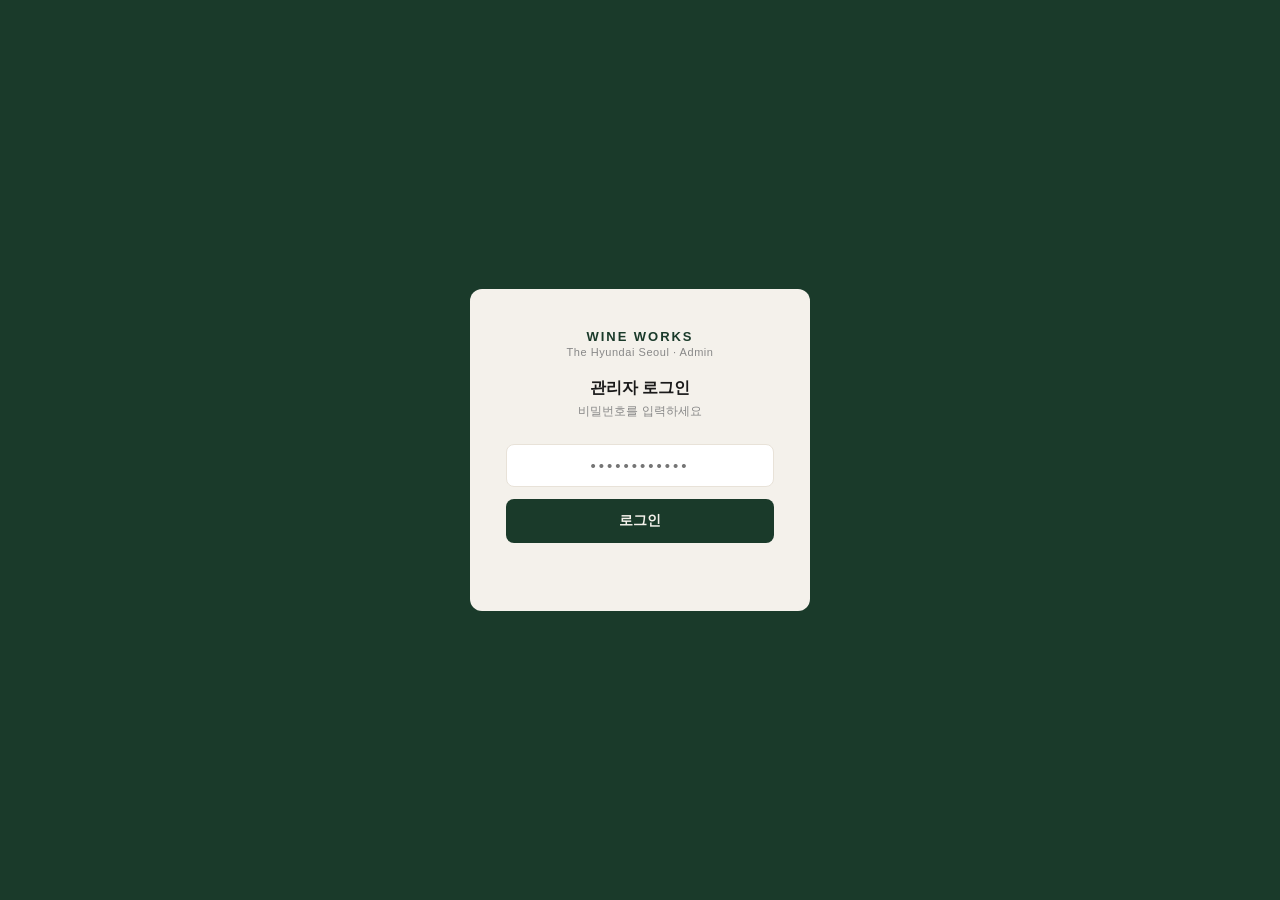
==== public/admin.html @ 1ee42bf1 "feat: 어드민 페이지 추가 (와인/음식 관리, 추천 이력, 피드백 현황)" ====
<!DOCTYPE html>
<html lang="ko">
<head>
  <meta charset="UTF-8">
  <meta name="viewport" content="width=device-width, initial-scale=1.0">
  <title>Wine Works Admin</title>
  <link rel="stylesheet" href="admin.css">
</head>
<body>

<!-- ── 로그인 화면 ── -->
<div class="login-screen" id="loginScreen">
  <div class="login-box">
    <div class="login-logo">WINE WORKS <span>The Hyundai Seoul · Admin</span></div>
    <p class="login-title">관리자 로그인</p>
    <p class="login-subtitle">비밀번호를 입력하세요</p>
    <input type="password" id="pwInput" placeholder="••••••••••••" autocomplete="current-password" />
    <button class="btn-login" onclick="doLogin()">로그인</button>
    <div class="login-error" id="loginError"></div>
  </div>
</div>

<!-- ── 어드민 앱 ── -->
<div class="admin-app" id="adminApp">

  <!-- 헤더 -->
  <header class="admin-header">
    <div>
      <span class="admin-header-logo">WINE WORKS<span>관리자 페이지</span></span>
    </div>
    <div style="display:flex; align-items:center; gap:10px;">
      <span class="admin-badge">ADMIN</span>
      <button class="btn-logout" onclick="doLogout()">로그아웃</button>
    </div>
  </header>

  <!-- 탭 네비게이션 -->
  <nav class="admin-tabs">
    <button class="tab-btn active" onclick="switchTab('wines')">🍷 와인 관리</button>
    <button class="tab-btn" onclick="switchTab('foods')">🍽️ 음식 관리</button>
    <button class="tab-btn" onclick="switchTab('logs')">📋 추천 이력</button>
    <button class="tab-btn" onclick="switchTab('feedbacks')">⭐ 피드백 현황</button>
  </nav>

  <!-- 컨텐츠 -->
  <main class="admin-content">

    <!-- ① 와인 관리 -->
    <section class="tab-panel active" id="panel-wines">
      <div class="section-header">
        <h2 class="section-title">와인 관리 <span id="wineCount"></span></h2>
        <button class="btn-primary" onclick="openWineModal(null)">+ 와인 추가</button>
      </div>
      <div class="filter-bar">
        <button class="filter-btn active" onclick="filterWines('all', this)">전체</button>
        <button class="filter-btn" onclick="filterWines('Bubble', this)">Bubble</button>
        <button class="filter-btn" onclick="filterWines('White', this)">White</button>
        <button class="filter-btn" onclick="filterWines('Red', this)">Red</button>
        <button class="filter-btn" onclick="filterWines('Sweet', this)">Sweet</button>
        <button class="filter-btn" onclick="filterWines('Non-Alcoholic', this)">Non-Alcoholic</button>
      </div>
      <div class="table-wrap">
        <table>
          <thead>
            <tr>
              <th>ID</th>
              <th>이름</th>
              <th>타입</th>
              <th>산지</th>
              <th>품종</th>
              <th>잔 가격</th>
              <th>보틀 가격</th>
              <th>판매</th>
              <th>관리</th>
            </tr>
          </thead>
          <tbody id="wineTableBody">
            <tr><td colspan="9"><div class="spinner-wrap"><div class="spinner"></div></div></td></tr>
          </tbody>
        </table>
      </div>
    </section>

    <!-- ② 음식 관리 -->
    <section class="tab-panel" id="panel-foods">
      <div class="section-header">
        <h2 class="section-title">음식 관리 <span id="foodCount"></span></h2>
        <button class="btn-primary" onclick="openFoodModal(null)">+ 음식 추가</button>
      </div>
      <div class="table-wrap">
        <table>
          <thead>
            <tr>
              <th>ID</th>
              <th>이름</th>
              <th>카테고리</th>
              <th>판매</th>
              <th>관리</th>
            </tr>
          </thead>
          <tbody id="foodTableBody">
            <tr><td colspan="5"><div class="spinner-wrap"><div class="spinner"></div></div></td></tr>
          </tbody>
        </table>
      </div>
    </section>

    <!-- ③ 추천 이력 -->
    <section class="tab-panel" id="panel-logs">
      <div class="section-header">
        <h2 class="section-title">추천 이력 <span id="logCount"></span></h2>
      </div>
      <div class="detail-layout">
        <div>
          <div class="log-list" id="logList">
            <div class="spinner-wrap"><div class="spinner"></div></div>
          </div>
        </div>
        <div id="logDetailWrap">
          <div class="empty-state">
            <div class="icon">👆</div>
            <p>왼쪽에서 세션을 선택하면<br>피드백을 입력할 수 있어요</p>
          </div>
        </div>
      </div>
    </section>

    <!-- ④ 피드백 현황 -->
    <section class="tab-panel" id="panel-feedbacks">
      <div class="section-header">
        <h2 class="section-title">피드백 현황</h2>
      </div>
      <div id="summaryGrid" class="summary-grid">
        <div class="spinner-wrap" style="grid-column:1/-1"><div class="spinner"></div></div>
      </div>
      <h3 style="font-size:15px; font-weight:700; margin-bottom:12px; color:#1A1A1A;">전체 피드백 목록</h3>
      <div class="table-wrap">
        <table>
          <thead>
            <tr>
              <th>날짜</th>
              <th>음식 조합</th>
              <th>와인</th>
              <th>점수</th>
              <th>코멘트</th>
            </tr>
          </thead>
          <tbody id="feedbackTableBody">
            <tr><td colspan="5"><div class="spinner-wrap"><div class="spinner"></div></div></td></tr>
          </tbody>
        </table>
      </div>
    </section>

  </main>
</div>

<!-- ── 와인 모달 ── -->
<div class="modal-overlay" id="wineModal">
  <div class="modal">
    <h3 class="modal-title" id="wineModalTitle">와인 추가</h3>
    <input type="hidden" id="wineModalId" />
    <div class="form-row">
      <div class="form-group">
        <label class="form-label">와인 ID</label>
        <input type="text" class="form-input" id="wf_wine_id" placeholder="예: R15" />
      </div>
      <div class="form-group">
        <label class="form-label">타입</label>
        <select class="form-select" id="wf_type">
          <option value="Red">Red</option>
          <option value="White">White</option>
          <option value="Bubble">Bubble</option>
          <option value="Sweet">Sweet</option>
          <option value="Non-Alcoholic">Non-Alcoholic</option>
        </select>
      </div>
    </div>
    <div class="form-group">
      <label class="form-label">이름 (영문)</label>
      <input type="text" class="form-input" id="wf_name" placeholder="예: Chateau Margaux 2018" />
    </div>
    <div class="form-group">
      <label class="form-label">이름 (한글)</label>
      <input type="text" class="form-input" id="wf_name_kr" placeholder="예: 샤또 마르고 2018" />
    </div>
    <div class="form-row">
      <div class="form-group">
        <label class="form-label">산지 (Region)</label>
        <input type="text" class="form-input" id="wf_region" placeholder="예: Bordeaux, France" />
      </div>
      <div class="form-group">
        <label class="form-label">품종 (Grape)</label>
        <input type="text" class="form-input" id="wf_grape" placeholder="예: Cabernet Sauvignon" />
      </div>
    </div>
    <div class="form-group">
      <label class="form-label">향미 노트 (Flavor Notes)</label>
      <input type="text" class="form-input" id="wf_flavor_notes" placeholder="예: 블랙체리, 삼나무, 바닐라" />
    </div>
    <div class="form-row">
      <div class="form-group">
        <label class="form-label">잔 가격 (원)</label>
        <input type="number" class="form-input" id="wf_price_glass" placeholder="예: 18000" />
      </div>
      <div class="form-group">
        <label class="form-label">보틀 가격 (원)</label>
        <input type="number" class="form-input" id="wf_price_bottle" placeholder="예: 85000" />
      </div>
    </div>
    <div class="modal-footer">
      <button class="btn-secondary" onclick="closeModal('wineModal')">취소</button>
      <button class="btn-primary" onclick="saveWine()">저장</button>
    </div>
  </div>
</div>

<!-- ── 음식 모달 ── -->
<div class="modal-overlay" id="foodModal">
  <div class="modal">
    <h3 class="modal-title" id="foodModalTitle">음식 추가</h3>
    <input type="hidden" id="foodModalId" />
    <div class="form-row">
      <div class="form-group">
        <label class="form-label">음식 ID</label>
        <input type="text" class="form-input" id="ff_food_id" placeholder="예: F25" />
      </div>
      <div class="form-group">
        <label class="form-label">카테고리</label>
        <input type="text" class="form-input" id="ff_category" placeholder="예: 스테이크" />
      </div>
    </div>
    <div class="form-group">
      <label class="form-label">음식 이름</label>
      <input type="text" class="form-input" id="ff_name" placeholder="예: 채끝 스테이크" />
    </div>
    <div class="modal-footer">
      <button class="btn-secondary" onclick="closeModal('foodModal')">취소</button>
      <button class="btn-primary" onclick="saveFood()">저장</button>
    </div>
  </div>
</div>

<!-- 토스트 -->
<div class="toast" id="toast"></div>

<script src="config.js"></script>
<script src="admin.js"></script>
</body>
</html>
---- public/admin.css ----
/* ── Reset & Base ── */
* { box-sizing: border-box; margin: 0; padding: 0; }
body {
  font-family: 'Apple SD Gothic Neo', -apple-system, sans-serif;
  background: #F4F1EB;
  color: #1A1A1A;
  min-height: 100vh;
}

/* ── Login Screen ── */
.login-screen {
  display: flex;
  align-items: center;
  justify-content: center;
  min-height: 100vh;
  background: #1A3A2A;
}
.login-box {
  background: #F4F1EB;
  border-radius: 12px;
  padding: 40px 36px;
  width: 340px;
  text-align: center;
}
.login-logo {
  font-size: 13px;
  font-weight: 700;
  letter-spacing: 0.15em;
  color: #1A3A2A;
  margin-bottom: 4px;
}
.login-logo span {
  display: block;
  font-size: 11px;
  font-weight: 400;
  color: #888;
  letter-spacing: 0.05em;
  margin-top: 2px;
}
.login-title {
  font-size: 16px;
  font-weight: 600;
  color: #1A1A1A;
  margin: 20px 0 4px;
}
.login-subtitle {
  font-size: 12px;
  color: #888;
  margin-bottom: 24px;
}
.login-box input[type="password"] {
  width: 100%;
  padding: 12px 14px;
  border: 1.5px solid #E8E2D8;
  border-radius: 8px;
  font-size: 15px;
  font-family: inherit;
  background: #fff;
  color: #1A1A1A;
  outline: none;
  text-align: center;
  letter-spacing: 0.2em;
  margin-bottom: 12px;
}
.login-box input[type="password"]:focus {
  border-color: #1A3A2A;
}
.btn-login {
  width: 100%;
  background: #1A3A2A;
  color: #F4F1EB;
  border: none;
  border-radius: 8px;
  padding: 13px;
  font-size: 14px;
  font-weight: 600;
  cursor: pointer;
  font-family: inherit;
  transition: background 0.15s;
}
.btn-login:hover { background: #142E20; }
.login-error {
  font-size: 12px;
  color: #c0392b;
  margin-top: 10px;
  min-height: 18px;
}

/* ── Admin App Layout ── */
.admin-app { display: none; min-height: 100vh; flex-direction: column; }
.admin-app.visible { display: flex; }

/* ── Admin Header ── */
.admin-header {
  background: #1A3A2A;
  padding: 0 24px;
  display: flex;
  align-items: center;
  justify-content: space-between;
  height: 56px;
  flex-shrink: 0;
}
.admin-header-logo {
  color: #F4F1EB;
  font-size: 13px;
  font-weight: 700;
  letter-spacing: 0.12em;
}
.admin-header-logo span {
  font-size: 10px;
  font-weight: 400;
  opacity: 0.55;
  margin-left: 8px;
  letter-spacing: 0.05em;
}
.admin-badge {
  background: #6B4E9B;
  color: #fff;
  font-size: 10px;
  font-weight: 700;
  padding: 3px 10px;
  border-radius: 12px;
  letter-spacing: 0.08em;
}
.btn-logout {
  background: rgba(255,255,255,0.1);
  color: rgba(255,255,255,0.7);
  border: none;
  border-radius: 6px;
  padding: 6px 14px;
  font-size: 12px;
  cursor: pointer;
  font-family: inherit;
  transition: background 0.15s;
  margin-left: 12px;
}
.btn-logout:hover { background: rgba(255,255,255,0.18); color: #fff; }

/* ── Tab Navigation ── */
.admin-tabs {
  background: #fff;
  border-bottom: 1px solid #E8E2D8;
  display: flex;
  padding: 0 24px;
  gap: 4px;
  flex-shrink: 0;
}
.tab-btn {
  background: none;
  border: none;
  border-bottom: 3px solid transparent;
  padding: 14px 20px 11px;
  font-size: 14px;
  font-weight: 500;
  color: #888;
  cursor: pointer;
  font-family: inherit;
  transition: color 0.15s, border-color 0.15s;
  white-space: nowrap;
}
.tab-btn:hover { color: #1A3A2A; }
.tab-btn.active {
  color: #1A3A2A;
  border-bottom-color: #1A3A2A;
  font-weight: 700;
}

/* ── Admin Content ── */
.admin-content {
  flex: 1;
  padding: 24px;
  overflow-y: auto;
}

.tab-panel { display: none; }
.tab-panel.active { display: block; }

/* ── Section Header ── */
.section-header {
  display: flex;
  align-items: center;
  justify-content: space-between;
  margin-bottom: 16px;
}
.section-title {
  font-size: 18px;
  font-weight: 700;
  color: #1A1A1A;
}
.section-title span {
  font-size: 13px;
  font-weight: 400;
  color: #888;
  margin-left: 8px;
}

/* ── Filter Bar ── */
.filter-bar {
  display: flex;
  gap: 6px;
  margin-bottom: 16px;
  flex-wrap: wrap;
}
.filter-btn {
  background: #fff;
  border: 1.5px solid #E8E2D8;
  border-radius: 20px;
  padding: 6px 16px;
  font-size: 13px;
  color: #555;
  cursor: pointer;
  font-family: inherit;
  transition: all 0.15s;
}
.filter-btn:hover { border-color: #1A3A2A; color: #1A3A2A; }
.filter-btn.active {
  background: #1A3A2A;
  border-color: #1A3A2A;
  color: #F4F1EB;
  font-weight: 600;
}

/* ── Data Table ── */
.table-wrap {
  background: #fff;
  border-radius: 10px;
  border: 1px solid #E8E2D8;
  overflow: hidden;
}
table {
  width: 100%;
  border-collapse: collapse;
  font-size: 13px;
}
thead th {
  background: #F4F1EB;
  padding: 11px 14px;
  text-align: left;
  font-weight: 600;
  font-size: 12px;
  color: #555;
  border-bottom: 1px solid #E8E2D8;
  white-space: nowrap;
}
tbody tr {
  border-bottom: 1px solid #F0EBE2;
  transition: background 0.1s;
}
tbody tr:last-child { border-bottom: none; }
tbody tr:hover { background: #FAFAF8; }
tbody td {
  padding: 12px 14px;
  vertical-align: middle;
  color: #1A1A1A;
}
td.muted { color: #888; font-size: 12px; }
td.price { font-weight: 600; color: #1A3A2A; }

/* ── Toggle Switch ── */
.toggle-wrap { display: flex; align-items: center; gap: 8px; }
.toggle {
  position: relative;
  width: 36px;
  height: 20px;
  cursor: pointer;
}
.toggle input { opacity: 0; width: 0; height: 0; }
.toggle-slider {
  position: absolute;
  inset: 0;
  background: #D8D3CA;
  border-radius: 20px;
  transition: background 0.2s;
}
.toggle-slider::before {
  content: '';
  position: absolute;
  width: 14px; height: 14px;
  left: 3px; top: 3px;
  background: #fff;
  border-radius: 50%;
  transition: transform 0.2s;
  box-shadow: 0 1px 3px rgba(0,0,0,0.15);
}
.toggle input:checked + .toggle-slider { background: #1A3A2A; }
.toggle input:checked + .toggle-slider::before { transform: translateX(16px); }
.toggle-label { font-size: 12px; color: #888; }

/* ── Type Badge ── */
.type-badge {
  display: inline-block;
  padding: 3px 10px;
  border-radius: 12px;
  font-size: 11px;
  font-weight: 600;
  letter-spacing: 0.04em;
}
.type-bubble { background: #E8F4F0; color: #1A6B50; }
.type-white  { background: #FEF9E7; color: #A0740B; }
.type-red    { background: #FDECEA; color: #9B2226; }
.type-sweet  { background: #FDE8F0; color: #8B2459; }
.type-non-alcoholic { background: #EAF0FB; color: #2B5BB5; }

/* ── Action Buttons ── */
.action-btns { display: flex; gap: 6px; }
.btn-sm {
  background: none;
  border: 1.5px solid #E8E2D8;
  border-radius: 6px;
  padding: 5px 12px;
  font-size: 12px;
  color: #555;
  cursor: pointer;
  font-family: inherit;
  transition: all 0.12s;
}
.btn-sm:hover { border-color: #1A3A2A; color: #1A3A2A; }
.btn-sm.danger:hover { border-color: #c0392b; color: #c0392b; }
.btn-primary {
  background: #1A3A2A;
  color: #F4F1EB;
  border: none;
  border-radius: 8px;
  padding: 9px 20px;
  font-size: 13px;
  font-weight: 600;
  cursor: pointer;
  font-family: inherit;
  transition: background 0.15s;
  white-space: nowrap;
}
.btn-primary:hover { background: #142E20; }
.btn-secondary {
  background: #fff;
  color: #1A1A1A;
  border: 1.5px solid #E8E2D8;
  border-radius: 8px;
  padding: 9px 20px;
  font-size: 13px;
  font-weight: 500;
  cursor: pointer;
  font-family: inherit;
  transition: all 0.15s;
}
.btn-secondary:hover { border-color: #1A3A2A; }

/* ── Modal ── */
.modal-overlay {
  display: none;
  position: fixed;
  inset: 0;
  background: rgba(0,0,0,0.45);
  z-index: 200;
  align-items: center;
  justify-content: center;
}
.modal-overlay.open { display: flex; }
.modal {
  background: #fff;
  border-radius: 12px;
  padding: 28px;
  width: 480px;
  max-width: 92vw;
  max-height: 88vh;
  overflow-y: auto;
  box-shadow: 0 8px 40px rgba(0,0,0,0.18);
}
.modal-title {
  font-size: 17px;
  font-weight: 700;
  color: #1A1A1A;
  margin-bottom: 20px;
}
.form-group { margin-bottom: 16px; }
.form-label {
  display: block;
  font-size: 12px;
  font-weight: 600;
  color: #555;
  margin-bottom: 6px;
  letter-spacing: 0.03em;
}
.form-input, .form-select {
  width: 100%;
  padding: 10px 13px;
  border: 1.5px solid #E8E2D8;
  border-radius: 8px;
  font-size: 14px;
  font-family: inherit;
  color: #1A1A1A;
  background: #fff;
  outline: none;
  transition: border-color 0.15s;
}
.form-input:focus, .form-select:focus { border-color: #1A3A2A; }
.form-row { display: grid; grid-template-columns: 1fr 1fr; gap: 14px; }
.modal-footer {
  display: flex;
  gap: 10px;
  justify-content: flex-end;
  margin-top: 24px;
  padding-top: 18px;
  border-top: 1px solid #E8E2D8;
}

/* ── Log List ── */
.log-list { display: flex; flex-direction: column; gap: 10px; }
.log-card {
  background: #fff;
  border: 1px solid #E8E2D8;
  border-radius: 10px;
  padding: 16px 18px;
  cursor: pointer;
  transition: all 0.15s;
}
.log-card:hover { border-color: #1A3A2A; box-shadow: 0 2px 8px rgba(0,0,0,0.06); }
.log-card.selected { border-color: #6B4E9B; background: #FAF8FE; }
.log-card-top {
  display: flex;
  align-items: center;
  justify-content: space-between;
  margin-bottom: 8px;
}
.log-id { font-size: 11px; color: #888; font-family: monospace; }
.log-date { font-size: 12px; color: #888; }
.log-foods { font-size: 13px; font-weight: 600; color: #1A1A1A; margin-bottom: 6px; }
.log-wines { font-size: 12px; color: #6B4E9B; }

/* ── Detail Panel ── */
.detail-layout {
  display: grid;
  grid-template-columns: 1fr 1fr;
  gap: 20px;
  align-items: start;
}
.detail-panel {
  background: #fff;
  border: 1px solid #E8E2D8;
  border-radius: 10px;
  padding: 20px;
}
.detail-panel-title {
  font-size: 14px;
  font-weight: 700;
  color: #1A1A1A;
  margin-bottom: 16px;
  padding-bottom: 12px;
  border-bottom: 1px solid #F0EBE2;
}
.wine-feedback-item {
  padding: 14px 0;
  border-bottom: 1px solid #F0EBE2;
}
.wine-feedback-item:last-child { border-bottom: none; }
.wine-fb-name { font-size: 14px; font-weight: 600; color: #1A1A1A; margin-bottom: 3px; }
.wine-fb-reason { font-size: 12px; color: #888; margin-bottom: 10px; }
.star-row { display: flex; gap: 4px; margin-bottom: 8px; }
.star {
  font-size: 20px;
  cursor: pointer;
  color: #D8D3CA;
  transition: color 0.1s;
  user-select: none;
}
.star.active { color: #E8B84B; }
.fb-comment {
  width: 100%;
  padding: 8px 10px;
  border: 1.5px solid #E8E2D8;
  border-radius: 6px;
  font-size: 12px;
  font-family: inherit;
  color: #1A1A1A;
  resize: none;
  outline: none;
  transition: border-color 0.15s;
}
.fb-comment:focus { border-color: #1A3A2A; }
.btn-save-fb {
  margin-top: 8px;
  background: #6B4E9B;
  color: #fff;
  border: none;
  border-radius: 6px;
  padding: 7px 16px;
  font-size: 12px;
  font-weight: 600;
  cursor: pointer;
  font-family: inherit;
  transition: background 0.15s;
}
.btn-save-fb:hover { background: #5A3D8A; }
.saved-chip {
  display: inline-block;
  background: #E8F4F0;
  color: #1A6B50;
  font-size: 11px;
  font-weight: 600;
  padding: 3px 10px;
  border-radius: 10px;
  margin-top: 6px;
}

/* ── Feedback Summary ── */
.summary-grid {
  display: grid;
  grid-template-columns: repeat(auto-fill, minmax(220px, 1fr));
  gap: 12px;
  margin-bottom: 24px;
}
.summary-card {
  background: #fff;
  border: 1px solid #E8E2D8;
  border-radius: 10px;
  padding: 16px;
}
.summary-wine-name { font-size: 13px; font-weight: 700; color: #1A1A1A; margin-bottom: 2px; }
.summary-wine-type { font-size: 11px; color: #888; margin-bottom: 10px; }
.summary-score-row { display: flex; align-items: baseline; gap: 6px; }
.score-big { font-size: 28px; font-weight: 700; color: #1A3A2A; line-height: 1; }
.score-max { font-size: 13px; color: #ccc; }
.score-count { font-size: 11px; color: #888; }
.score-bar-wrap { margin-top: 8px; background: #F0EBE2; border-radius: 4px; height: 4px; overflow: hidden; }
.score-bar { height: 100%; background: #1A3A2A; border-radius: 4px; transition: width 0.5s ease; }

/* ── Full Feedback Table ── */
.score-stars { color: #E8B84B; letter-spacing: 1px; }
.no-score { color: #D8D3CA; }

/* ── Empty State ── */
.empty-state {
  text-align: center;
  padding: 60px 20px;
  color: #888;
}
.empty-state .icon { font-size: 36px; margin-bottom: 12px; }
.empty-state p { font-size: 14px; }

/* ── Toast ── */
.toast {
  position: fixed;
  bottom: 24px;
  right: 24px;
  background: #1A3A2A;
  color: #F4F1EB;
  padding: 12px 20px;
  border-radius: 8px;
  font-size: 13px;
  font-weight: 500;
  box-shadow: 0 4px 16px rgba(0,0,0,0.18);
  z-index: 999;
  opacity: 0;
  transform: translateY(8px);
  transition: opacity 0.25s, transform 0.25s;
  pointer-events: none;
}
.toast.show { opacity: 1; transform: translateY(0); }
.toast.error { background: #9B2226; }

/* ── Loading Spinner ── */
.spinner-wrap {
  display: flex;
  align-items: center;
  justify-content: center;
  padding: 60px;
}
.spinner {
  width: 32px; height: 32px;
  border: 3px solid #E8E2D8;
  border-top-color: #1A3A2A;
  border-radius: 50%;
  animation: spin 0.8s linear infinite;
}
@keyframes spin { to { transform: rotate(360deg); } }

/* ── Responsive ── */
@media (max-width: 768px) {
  .detail-layout { grid-template-columns: 1fr; }
  .form-row { grid-template-columns: 1fr; }
  .admin-content { padding: 16px; }
  .tab-btn { padding: 12px 14px 9px; font-size: 13px; }
  .summary-grid { grid-template-columns: 1fr 1fr; }
}
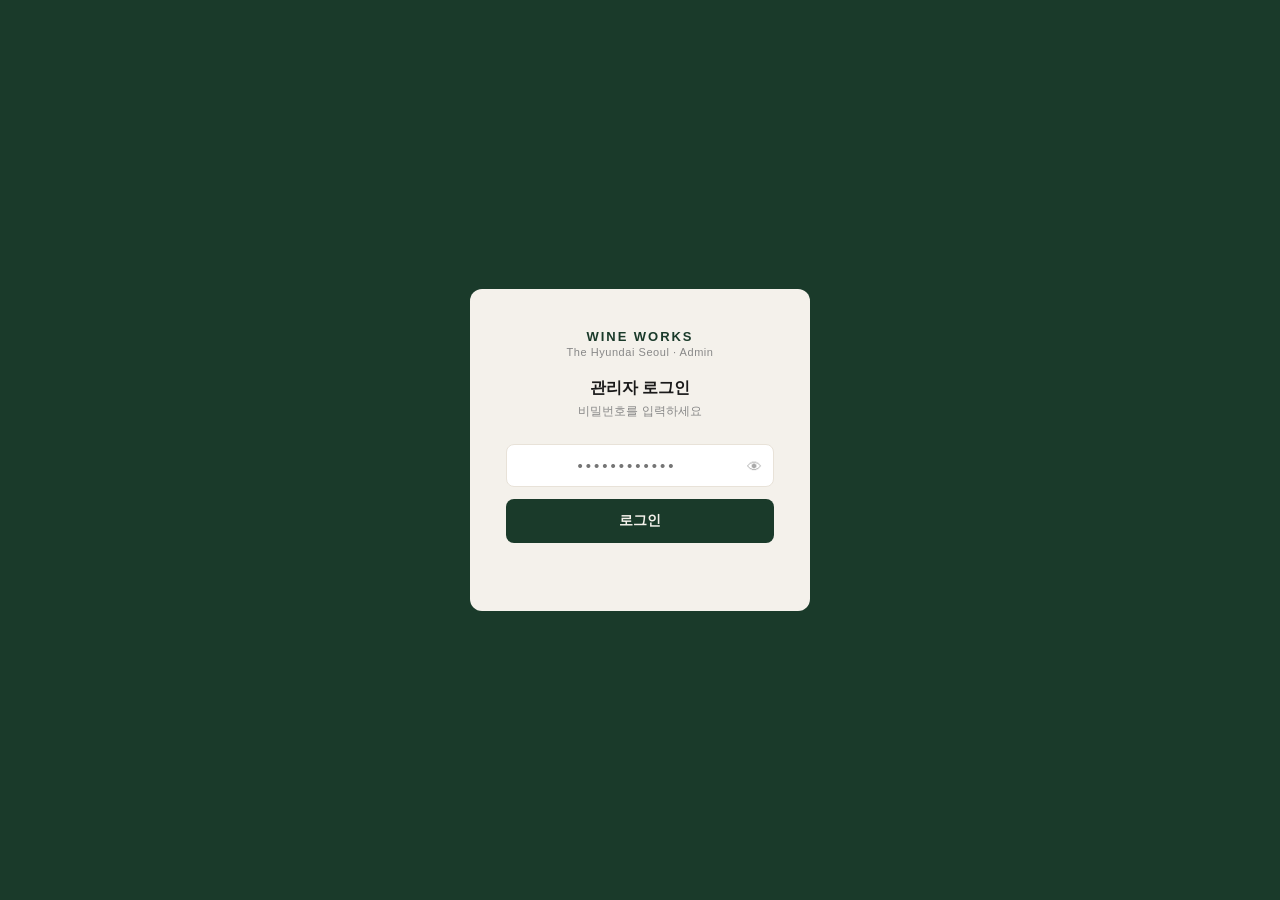
==== commit a03b6b48: "feat: 비번 숨김/보임 처리" ====
--- a/public/admin.html
+++ b/public/admin.html
@@ -14,7 +14,10 @@
     <div class="login-logo">WINE WORKS <span>The Hyundai Seoul · Admin</span></div>
     <p class="login-title">관리자 로그인</p>
     <p class="login-subtitle">비밀번호를 입력하세요</p>
-    <input type="password" id="pwInput" placeholder="••••••••••••" autocomplete="current-password" />
+    <div class="pw-wrap">
+      <input type="password" id="pwInput" placeholder="••••••••••••" autocomplete="current-password" />
+      <button type="button" id="pwToggle" onclick="togglePw()">👁</button>
+    </div>
     <button class="btn-login" onclick="doLogin()">로그인</button>
     <div class="login-error" id="loginError"></div>
   </div>
--- a/public/admin.css
+++ b/public/admin.css
@@ -48,9 +48,13 @@
   color: #888;
   margin-bottom: 24px;
 }
-.login-box input[type="password"] {
+.pw-wrap {
+  position: relative;
+  margin-bottom: 12px;
+}
+#pwInput {
   width: 100%;
-  padding: 12px 14px;
+  padding: 12px 40px 12px 14px;
   border: 1.5px solid #E8E2D8;
   border-radius: 8px;
   font-size: 15px;
@@ -60,10 +64,22 @@
   outline: none;
   text-align: center;
   letter-spacing: 0.2em;
-  margin-bottom: 12px;
-}
-.login-box input[type="password"]:focus {
+}
+#pwInput:focus {
   border-color: #1A3A2A;
+}
+#pwToggle {
+  position: absolute;
+  right: 12px;
+  top: 50%;
+  transform: translateY(-50%);
+  background: none;
+  border: none;
+  cursor: pointer;
+  font-size: 15px;
+  color: #aaa;
+  padding: 0;
+  line-height: 1;
 }
 .btn-login {
   width: 100%;
